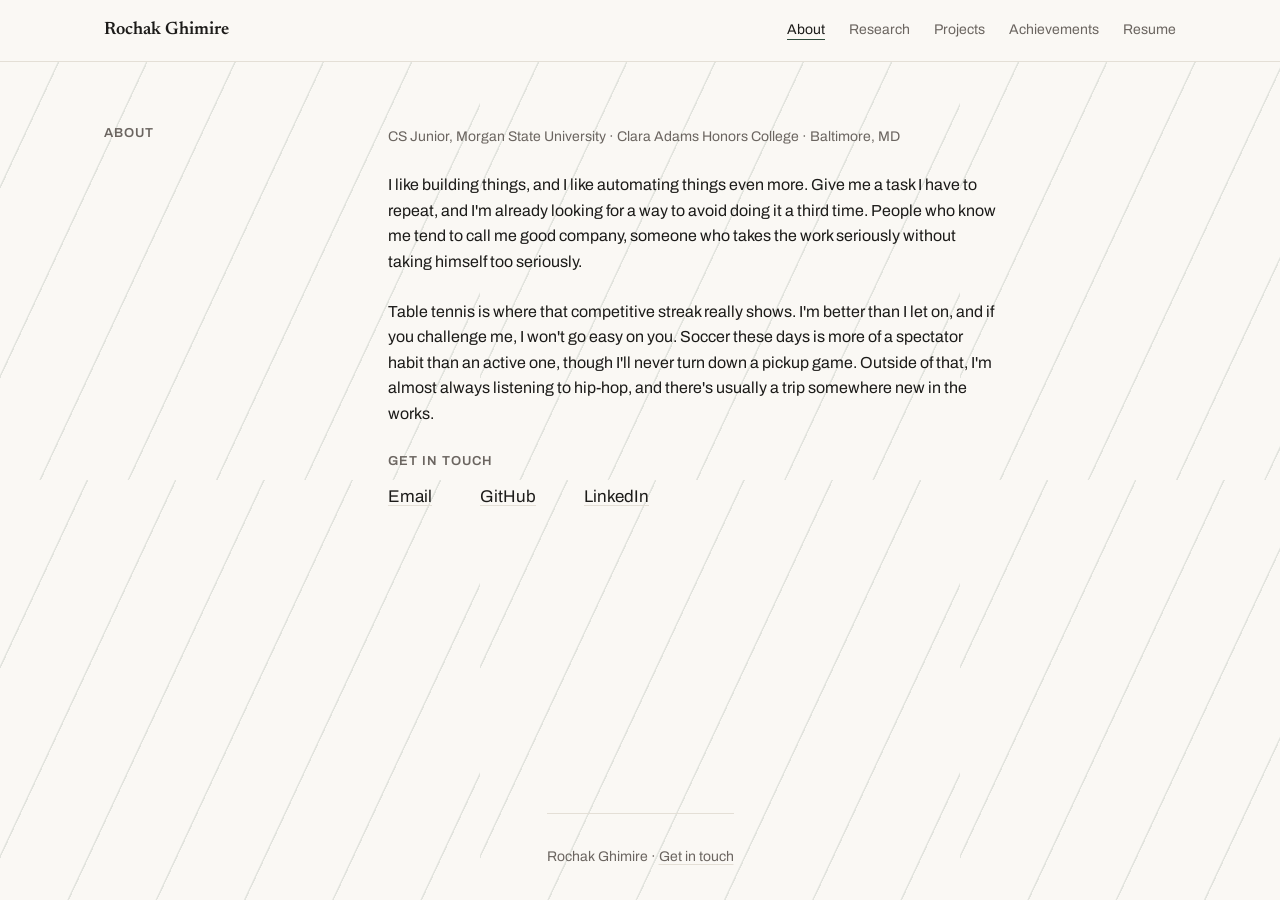
==== about.html @ 37daf022 "Initial commit: personal portfolio site" ====
<!doctype html>
<html lang="en">
<head>
<meta charset="UTF-8">
<meta name="viewport" content="width=device-width, initial-scale=1.0">
<title>About &middot; Rochak Ghimire</title>
<meta name="description" content="A bit about who I am outside of code, from Baltimore, MD: building things, table tennis, soccer, hip-hop, and travel.">
<link rel="icon" type="image/svg+xml" href="assets/favicon.svg">
<link rel="icon" type="image/png" sizes="192x192" href="assets/favicon.png">
<link rel="apple-touch-icon" href="assets/apple-touch-icon.png">
<meta property="og:type" content="website">
<meta property="og:title" content="About &middot; Rochak Ghimire">
<meta property="og:description" content="A bit about who I am outside of code, from Baltimore, MD: building things, table tennis, soccer, hip-hop, and travel.">
<meta property="og:url" content="https://kenzoh33.github.io/about.html">
<meta property="og:image" content="https://kenzoh33.github.io/assets/images/og-image.png">
<meta name="twitter:card" content="summary_large_image">
<meta name="twitter:title" content="About &middot; Rochak Ghimire">
<meta name="twitter:description" content="A bit about who I am outside of code, from Baltimore, MD: building things, table tennis, soccer, hip-hop, and travel.">
<meta name="twitter:image" content="https://kenzoh33.github.io/assets/images/og-image.png">
<link rel="preconnect" href="https://fonts.googleapis.com">
<link rel="preconnect" href="https://fonts.gstatic.com" crossorigin>
<link href="https://fonts.googleapis.com/css2?family=Newsreader:wght@400;500;600;700&family=Archivo:wght@400;500;600;700&display=swap" rel="stylesheet">
<link rel="stylesheet" href="css/styles.css">
</head>
<body class="page-lines">

<a class="skip-link" href="#main">Skip to content</a>

<header class="site-header">
  <nav class="site-nav" aria-label="Primary">
    <a class="nav-name" href="index.html">Rochak Ghimire</a>
    <ul class="nav-links">
      <li><a href="about.html" aria-current="page">About</a></li>
      <li><a href="research.html">Research</a></li>
      <li><a href="projects.html">Projects</a></li>
      <li><a href="achievements.html">Achievements</a></li>
      <li><a href="resume.html">Resume</a></li>
    </ul>
  </nav>
</header>

<main id="main">
  <section class="wrap">
    <div class="editorial-row">
      <h1 class="editorial-label">About</h1>
      <div class="editorial-content" data-reveal-group>
        <p class="reveal entry-meta">CS Junior, Morgan State University &middot; Clara Adams Honors College &middot; Baltimore, MD</p>
        <p class="reveal">I like building things, and I like automating things even more. Give me a task I have to repeat, and I'm already looking for a way to avoid doing it a third time. People who know me tend to call me good company, someone who takes the work seriously without taking himself too seriously.</p>
        <p class="reveal">Table tennis is where that competitive streak really shows. I'm better than I let on, and if you challenge me, I won't go easy on you. Soccer these days is more of a spectator habit than an active one, though I'll never turn down a pickup game. Outside of that, I'm almost always listening to hip-hop, and there's usually a trip somewhere new in the works.</p>
        <div class="reveal" id="contact">
          <p class="editorial-label" style="margin-bottom: var(--space-3);">Get in touch</p>
          <ul class="contact-links">
            <li><a class="link-underline" href="mailto:rochakghimire2@gmail.com">Email</a></li>
            <li><a class="link-underline" href="https://github.com/Kenzoh33" target="_blank" rel="noopener">GitHub</a></li>
            <li><a class="link-underline" href="https://linkedin.com/in/rochakghimire" target="_blank" rel="noopener">LinkedIn</a></li>
          </ul>
        </div>
      </div>
    </div>
  </section>
</main>

<footer class="site-footer wrap">
  <p>Rochak Ghimire &middot; <a class="link-underline" href="about.html#contact">Get in touch</a></p>
</footer>

<script src="js/main.js" defer></script>
</body>
</html>
---- css/styles.css ----
/* ---------------------------------------------------
   Design tokens (from style-guide.html, Phase 2 approved)
--------------------------------------------------- */
:root {
  --bg: #FAF8F4;
  --bg-alt: #F1EDE6;
  --ink: #1C1B19;
  --ink-soft: #6B6560;
  --border: #E4DFD6;
  --accent: #2F4B3C;
  --accent-tint: #E3E9E4;

  --font-display: 'Newsreader', Georgia, serif;
  --font-body: 'Archivo', -apple-system, BlinkMacSystemFont, sans-serif;

  --space-1: 0.25rem;
  --space-2: 0.5rem;
  --space-3: 0.75rem;
  --space-4: 1rem;
  --space-5: 1.5rem;
  --space-6: 2rem;
  --space-7: 3rem;
  --space-8: 4rem;
  --space-9: 6rem;
  --space-10: 8rem;

  --measure: 68ch;
}

/* Cross-document page transitions where supported; ignored elsewhere */
@view-transition {
  navigation: auto;
}

/* ---------------------------------------------------
   Reset
--------------------------------------------------- */
*, *::before, *::after { box-sizing: border-box; }
html { scroll-behavior: smooth; }
body {
  margin: 0;
  background: var(--bg);
  color: var(--ink);
  font-family: var(--font-body);
  font-size: 1rem;
  line-height: 1.6;
  -webkit-font-smoothing: antialiased;
  min-height: 100vh;
  display: flex;
  flex-direction: column;
}
main { flex: 1 0 auto; }
img { max-width: 100%; display: block; }
a { color: inherit; }
ul { margin: 0; padding: 0; list-style: none; }
h1, h2, h3 { font-family: var(--font-display); font-weight: 600; line-height: 1.15; margin: 0; }
p { margin: 0; }

@media (prefers-reduced-motion: reduce) {
  html { scroll-behavior: auto; }
  *, *::before, *::after {
    animation-duration: 0.001ms !important;
    animation-iteration-count: 1 !important;
    transition-duration: 0.001ms !important;
    scroll-behavior: auto !important;
  }
}

/* ---------------------------------------------------
   Accessibility
--------------------------------------------------- */
.skip-link {
  position: absolute;
  left: -9999px;
  top: 0;
  background: var(--ink);
  color: var(--bg);
  padding: var(--space-3) var(--space-5);
  z-index: 100;
}
.skip-link:focus {
  left: var(--space-4);
  top: var(--space-4);
}
a:focus-visible,
button:focus-visible {
  outline: 2px solid var(--accent);
  outline-offset: 3px;
}

/* ---------------------------------------------------
   Layout shell
--------------------------------------------------- */
.wrap {
  max-width: 1120px;
  margin: 0 auto;
  padding: 0 var(--space-5);
}

/* ---------------------------------------------------
   Header / nav
--------------------------------------------------- */
.site-header {
  border-bottom: 1px solid var(--border);
  position: sticky;
  top: 0;
  background: var(--bg);
  z-index: 10;
}
.site-nav {
  max-width: 1120px;
  margin: 0 auto;
  padding: var(--space-4) var(--space-5);
  display: flex;
  align-items: center;
  justify-content: space-between;
  gap: var(--space-4);
}
.nav-name {
  font-family: var(--font-display);
  font-weight: 600;
  font-size: 1.125rem;
  text-decoration: none;
  transition: color 150ms ease;
}
.nav-name:hover, .nav-name:focus-visible { color: var(--accent); }
.nav-links {
  display: flex;
  gap: var(--space-5);
  flex-wrap: wrap;
  font-size: 0.875rem;
}
.nav-links a {
  position: relative;
  text-decoration: none;
  color: var(--ink-soft);
  padding-bottom: 3px;
}
.nav-links a::after {
  content: '';
  position: absolute;
  left: 0;
  right: 0;
  bottom: 0;
  height: 1px;
  background: var(--accent);
  transform: scaleX(0);
  transform-origin: left;
  transition: transform 200ms ease;
}
.nav-links a:hover,
.nav-links a:focus-visible,
.nav-links a[aria-current="page"] {
  color: var(--ink);
}
.nav-links a:hover::after,
.nav-links a:focus-visible::after,
.nav-links a[aria-current="page"]::after {
  transform: scaleX(1);
}

/* ---------------------------------------------------
   Shared underline-link style
--------------------------------------------------- */
.link-underline {
  text-decoration: underline;
  text-decoration-color: var(--border);
  text-underline-offset: 3px;
  transition: color 150ms ease, text-decoration-color 150ms ease;
}
.link-underline:hover,
.link-underline:focus-visible {
  color: var(--accent);
  text-decoration-color: var(--accent);
}

/* ---------------------------------------------------
   Editorial row: narrow label column + wide content column
   Reused across About / Research / Projects / Achievements / Resume / Contact
--------------------------------------------------- */
.editorial-row {
  display: grid;
  grid-template-columns: 1fr;
  gap: var(--space-4);
  padding: var(--space-8) 0 var(--space-9);
}
.editorial-label {
  font-family: var(--font-body);
  font-size: 0.8125rem;
  font-weight: 600;
  text-transform: uppercase;
  letter-spacing: 0.08em;
  color: var(--ink-soft);
}
.editorial-content {
  max-width: var(--measure);
}
.editorial-content > * + * { margin-top: var(--space-5); }

@media (min-width: 640px) {
  .editorial-row {
    grid-template-columns: 140px 1fr;
    gap: var(--space-6);
  }
}
@media (min-width: 1024px) {
  .editorial-row {
    grid-template-columns: 220px 1fr;
    gap: var(--space-8);
  }
}

/* ---------------------------------------------------
   Decorative background: drifting rule lines
   Used behind the hero and behind the About page
--------------------------------------------------- */
.hero-section {
  position: relative;
  overflow: hidden;
  min-height: 78vh;
  display: flex;
  flex-direction: column;
  justify-content: center;
}
.hero-section .wrap {
  position: relative;
  z-index: 1;
}
.bg-lines {
  position: absolute;
  inset: 0;
  z-index: 0;
  pointer-events: none;
  background-image: repeating-linear-gradient(
    115deg,
    transparent 0px,
    transparent 78px,
    rgba(47, 75, 60, 0.12) 79px,
    rgba(47, 75, 60, 0.12) 80px
  );
  background-size: 480px 480px;
  animation: drift-lines 45s linear infinite;
}
@keyframes drift-lines {
  from { background-position: 0 0; }
  to { background-position: 480px 480px; }
}

/* Page-wide version of the same line pattern, painted on the body itself
   so it covers the full page regardless of content height (used on About) */
body.page-lines {
  background-image: repeating-linear-gradient(
    115deg,
    transparent 0px,
    transparent 78px,
    rgba(47, 75, 60, 0.12) 79px,
    rgba(47, 75, 60, 0.12) 80px
  );
  background-size: 480px 480px;
  animation: drift-lines 45s linear infinite;
}

/* ---------------------------------------------------
   Hero (home page only)
--------------------------------------------------- */
.hero {
  padding: var(--space-9) 0 var(--space-8);
  display: grid;
  gap: var(--space-6);
}
.hero h1 {
  font-size: clamp(2.5rem, 1.9rem + 3vw, 4rem);
  margin-bottom: var(--space-3);
}
.hero-status {
  color: var(--ink-soft);
  font-size: 1rem;
}
.hero-line {
  font-size: clamp(1.125rem, 1rem + 0.6vw, 1.375rem);
  max-width: 52ch;
  line-height: 1.5;
}

@media (min-width: 1024px) {
  .hero {
    grid-template-columns: 7fr 5fr;
    align-items: end;
  }
  .hero-intro { grid-column: 1; }
  .hero-line { grid-column: 2; justify-self: end; text-align: left; }
}

@keyframes fade-up-in {
  from { opacity: 0; transform: translateY(16px); }
  to { opacity: 1; transform: translateY(0); }
}
.hero h1 { animation: fade-up-in 600ms ease-out both; }
.hero-status { animation: fade-up-in 600ms ease-out 120ms both; }
.hero-line { animation: fade-up-in 600ms ease-out 240ms both; }

/* ---------------------------------------------------
   Research & Projects entries (narrative pages)
--------------------------------------------------- */
.entry + .entry {
  margin-top: var(--space-7);
  padding-top: var(--space-7);
  border-top: 1px solid var(--border);
}
.entry h2 {
  font-size: 1.375rem;
  margin-bottom: var(--space-1);
}
.entry-meta {
  color: var(--ink-soft);
  font-size: 0.875rem;
  margin-bottom: var(--space-4);
}
.entry p + p { margin-top: var(--space-4); }

/* ---------------------------------------------------
   Projects index grid
--------------------------------------------------- */
.project-grid {
  display: grid;
  grid-template-columns: 1fr;
  gap: var(--space-6);
}
@media (min-width: 640px) {
  .project-grid { grid-template-columns: repeat(2, 1fr); }
}
.project-card {
  border-top: 1px solid var(--border);
  padding-top: var(--space-5);
  transition: transform 200ms ease, border-color 200ms ease;
}
.project-card:hover,
.project-card:focus-within {
  transform: translateY(-4px);
  border-color: var(--accent);
}
.project-card h2 {
  font-size: 1.25rem;
  margin-bottom: var(--space-3);
}
.project-card h2 a { text-decoration: none; transition: color 150ms ease; }
.project-card h2 a:hover, .project-card h2 a:focus-visible { color: var(--accent); }
.project-card > p { color: var(--ink-soft); margin-top: 0; margin-bottom: var(--space-4); }
.project-card-links {
  display: flex;
  gap: var(--space-5);
  font-size: 0.875rem;
}

/* ---------------------------------------------------
   Project detail pages
--------------------------------------------------- */
.back-link { font-size: 0.875rem; }
.repo-link { display: inline-block; font-size: 0.9375rem; }

/* ---------------------------------------------------
   Achievements
--------------------------------------------------- */
.achievement-grid {
  display: grid;
  grid-template-columns: 1fr;
  gap: var(--space-5);
}
@media (min-width: 640px) {
  .achievement-grid { grid-template-columns: repeat(3, 1fr); }
}
.achievement-card {
  background: var(--bg-alt);
  border-top: 3px solid var(--accent);
  padding: var(--space-5);
}
.achievement-card h2 {
  font-size: 1.125rem;
  margin-bottom: var(--space-2);
}
.achievement-card p {
  color: var(--ink-soft);
  font-size: 0.9375rem;
}
.achievement-card--feature {
  display: flex;
  flex-direction: column;
  justify-content: center;
  text-align: center;
  padding: var(--space-7) var(--space-5);
  border-top-width: 6px;
}
.achievement-card--feature h2 {
  font-size: 1.5rem;
  line-height: 1.25;
  margin-bottom: var(--space-3);
}
.achievement-card--feature p {
  font-size: 1.0625rem;
}

/* ---------------------------------------------------
   Resume
--------------------------------------------------- */
.editorial-content.is-wide { max-width: none; }
.resume-embed {
  width: 100%;
  max-width: 860px;
  height: 60vh;
  min-height: 520px;
  border: 1px solid var(--border);
  border-radius: 4px;
  background: var(--bg-alt);
}
@media (min-width: 640px) {
  .resume-embed { height: 75vh; min-height: 640px; }
}
@media (min-width: 1024px) {
  .resume-embed { height: 82vh; min-height: 720px; }
}
.resume-fallback { padding: var(--space-5); color: var(--ink-soft); }
.btn {
  display: inline-block;
  font-family: var(--font-body);
  font-size: 0.9375rem;
  font-weight: 500;
  text-decoration: none;
  color: var(--bg);
  background: var(--accent);
  padding: var(--space-3) var(--space-6);
  border-radius: 3px;
  transition: transform 150ms ease, opacity 150ms ease;
}
.btn:hover, .btn:focus-visible { opacity: 0.88; transform: translateY(-2px); }

/* ---------------------------------------------------
   Contact
--------------------------------------------------- */
.contact-links {
  display: flex;
  flex-direction: column;
  gap: var(--space-3);
  font-size: 1.0625rem;
}
@media (min-width: 640px) {
  .contact-links { flex-direction: row; gap: var(--space-7); }
}


/* ---------------------------------------------------
   Footer
--------------------------------------------------- */
.site-footer {
  border-top: 1px solid var(--border);
  padding: var(--space-6) 0;
  color: var(--ink-soft);
  font-size: 0.875rem;
}

/* ---------------------------------------------------
   Scroll-reveal (JS-controlled)
--------------------------------------------------- */
.reveal {
  opacity: 0;
  transform: translateY(20px);
  transition: opacity 550ms ease-out, transform 550ms ease-out;
}
.reveal.is-visible {
  opacity: 1;
  transform: translateY(0);
}
.reveal-img {
  transform: translateY(20px) scale(0.97);
}
.reveal-img.is-visible {
  transform: translateY(0) scale(1);
}

/* ---------------------------------------------------
   Photos
--------------------------------------------------- */
.photo-grid {
  display: grid;
  grid-template-columns: 1fr;
  gap: var(--space-5);
  margin-top: var(--space-5);
}
@media (min-width: 640px) {
  .photo-grid { grid-template-columns: repeat(2, 1fr); }
}
.photo {
  margin: 0;
  border: 1px solid var(--border);
}
.photo img {
  width: 100%;
  height: auto;
  display: block;
}
.photo figcaption {
  padding: var(--space-3) var(--space-4);
  font-size: 0.8125rem;
  color: var(--ink-soft);
  border-top: 1px solid var(--border);
  background: var(--bg-alt);
}
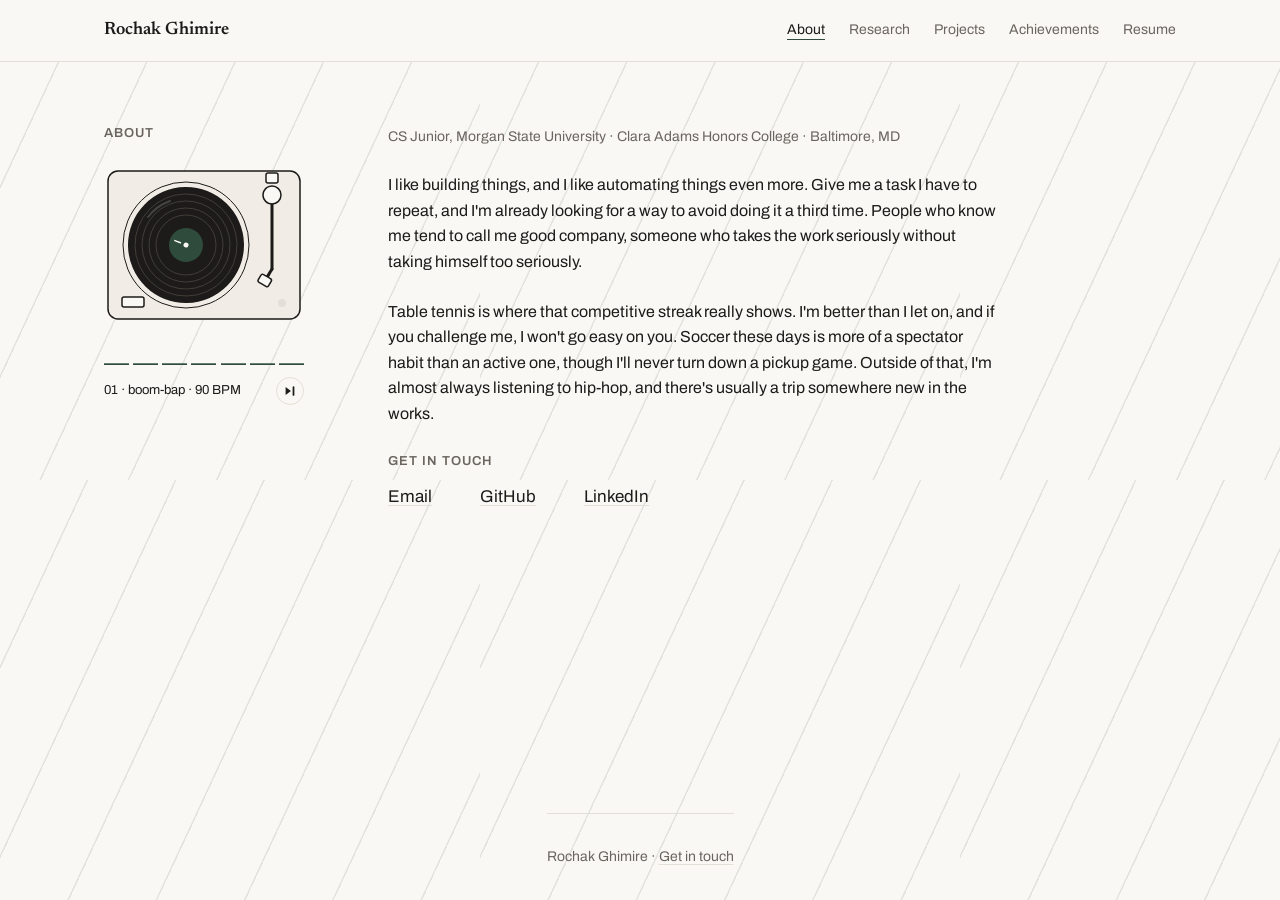
==== commit b5e50352: "Add pixel-art avatar and project icons, turntable with synthesized beats on About" ====
--- a/about.html
+++ b/about.html
@@ -42,7 +42,44 @@
 <main id="main">
   <section class="wrap">
     <div class="editorial-row">
-      <h1 class="editorial-label">About</h1>
+      <div class="editorial-aside">
+        <h1 class="editorial-label">About</h1>
+        <figure class="turntable">
+          <button class="turntable-deck" type="button" aria-pressed="false" disabled aria-label="Play the beat">
+            <svg viewBox="0 0 200 160" aria-hidden="true">
+              <rect class="plinth" x="4" y="6" width="192" height="148" rx="10"/>
+              <circle class="platter" cx="82" cy="80" r="63"/>
+              <g class="record">
+                <circle class="vinyl" cx="82" cy="80" r="58"/>
+                <circle class="groove" cx="82" cy="80" r="51"/>
+                <circle class="groove" cx="82" cy="80" r="44"/>
+                <circle class="groove" cx="82" cy="80" r="37"/>
+                <circle class="groove" cx="82" cy="80" r="30"/>
+                <circle class="label" cx="82" cy="80" r="17"/>
+                <line class="label-mark" x1="82" y1="68" x2="82" y2="74"/>
+                <circle class="spindle" cx="82" cy="80" r="2.5"/>
+              </g>
+              <path class="sheen" d="M 44 52 A 48 48 0 0 1 66 36"/>
+              <g class="tonearm">
+                <rect class="arm-part" x="162" y="8" width="12" height="10" rx="2"/>
+                <line class="arm-line" x1="168" y1="30" x2="168" y2="104"/>
+                <line class="arm-line" x1="168" y1="104" x2="162" y2="114"/>
+                <rect class="arm-part" x="155" y="111" width="12" height="9" rx="2" transform="rotate(30 161 115)"/>
+                <circle class="arm-part" cx="168" cy="30" r="9"/>
+              </g>
+              <circle class="led" cx="178" cy="138" r="4"/>
+              <rect class="arm-part" x="18" y="132" width="22" height="10" rx="2"/>
+            </svg>
+          </button>
+          <div class="turntable-bars" aria-hidden="true"><span></span><span></span><span></span><span></span><span></span><span></span><span></span></div>
+          <figcaption>
+            <span class="turntable-title">01 &middot; boom-bap &middot; 90 BPM</span>
+            <button class="turntable-next" type="button" aria-label="Next beat" disabled>
+              <svg viewBox="0 0 16 16" aria-hidden="true"><path d="M3 3.5 L9 8 L3 12.5 Z"/><line x1="12" y1="3.5" x2="12" y2="12.5"/></svg>
+            </button>
+          </figcaption>
+        </figure>
+      </div>
       <div class="editorial-content" data-reveal-group>
         <p class="reveal entry-meta">CS Junior, Morgan State University &middot; Clara Adams Honors College &middot; Baltimore, MD</p>
         <p class="reveal">I like building things, and I like automating things even more. Give me a task I have to repeat, and I'm already looking for a way to avoid doing it a third time. People who know me tend to call me good company, someone who takes the work seriously without taking himself too seriously.</p>
@@ -65,5 +102,6 @@
 </footer>
 
 <script src="js/main.js" defer></script>
+<script src="js/turntable.js" defer></script>
 </body>
 </html>
--- a/css/styles.css
+++ b/css/styles.css
@@ -295,9 +295,9 @@
   from { opacity: 0; transform: translateY(16px); }
   to { opacity: 1; transform: translateY(0); }
 }
-.hero h1 { animation: fade-up-in 600ms ease-out both; }
-.hero-status { animation: fade-up-in 600ms ease-out 120ms both; }
-.hero-line { animation: fade-up-in 600ms ease-out 240ms both; }
+.hero h1 { animation: fade-up-in 600ms ease-out 120ms both; }
+.hero-status { animation: fade-up-in 600ms ease-out 240ms both; }
+.hero-line { animation: fade-up-in 600ms ease-out 360ms both; }
 
 /* ---------------------------------------------------
    Research & Projects entries (narrative pages)
@@ -342,6 +342,9 @@
 .project-card h2 {
   font-size: 1.25rem;
   margin-bottom: var(--space-3);
+  display: flex;
+  align-items: center;
+  gap: var(--space-3);
 }
 .project-card h2 a { text-decoration: none; transition: color 150ms ease; }
 .project-card h2 a:hover, .project-card h2 a:focus-visible { color: var(--accent); }
@@ -504,3 +507,135 @@
   border-top: 1px solid var(--border);
   background: var(--bg-alt);
 }
+
+/* ---------------------------------------------------
+   Pixel sprites
+   Each PNG in assets/pixel-art is a horizontal strip of frames
+   (generated by scripts/pixel-art/build.py). steps() jumps frame
+   to frame; pixelated keeps the upscaled edges crisp.
+--------------------------------------------------- */
+.sprite {
+  --scale: 2;
+  display: block;
+  flex: none;
+  width: calc(var(--size) * var(--scale) * 1px);
+  height: calc(var(--size) * var(--scale) * 1px);
+  background-repeat: no-repeat;
+  background-size: calc(var(--size) * var(--scale) * var(--n) * 1px) auto;
+  image-rendering: pixelated;
+  animation: sprite-play calc(var(--n) / var(--fps) * 1s) steps(var(--n)) infinite;
+}
+@keyframes sprite-play {
+  to { background-position-x: calc(var(--size) * var(--scale) * var(--n) * -1px); }
+}
+.sprite--avatar-wave  { background-image: url('../assets/pixel-art/avatar-wave.png');  --size: 32; --n: 4; --fps: 4; }
+.sprite--speech       { background-image: url('../assets/pixel-art/speech.png');       --size: 16; --n: 3; --fps: 4; }
+.sprite--server-stack { background-image: url('../assets/pixel-art/server-stack.png'); --size: 16; --n: 4; --fps: 5; }
+.sprite--mood-lens    { background-image: url('../assets/pixel-art/mood-lens.png');    --size: 16; --n: 3; --fps: 3; }
+.sprite--terminal     { background-image: url('../assets/pixel-art/terminal.png');     --size: 16; --n: 4; --fps: 3; }
+
+/* Hero: avatar above the name, fades in first, then waves */
+.hero-intro .sprite {
+  --scale: 4;
+  margin-bottom: var(--space-5);
+  animation:
+    fade-up-in 600ms ease-out both,
+    sprite-play calc(var(--n) / var(--fps) * 1s) steps(var(--n)) infinite;
+}
+@media (min-width: 640px) {
+  .hero-intro .sprite { --scale: 5; }
+}
+
+@media (prefers-reduced-motion: reduce) {
+  .sprite,
+  .hero-intro .sprite { animation: none; }
+}
+
+/* ---------------------------------------------------
+   Turntable (About page)
+   Line-art record player; js/turntable.js spins the record and
+   plays a beat synthesized with the Web Audio API on click.
+--------------------------------------------------- */
+.turntable {
+  margin: var(--space-5) 0 0;
+  max-width: 160px;
+}
+@media (min-width: 640px) {
+  .turntable { max-width: 200px; }
+}
+.turntable-deck {
+  display: block;
+  width: 100%;
+  padding: 0;
+  border: 0;
+  background: none;
+  color: var(--ink);
+}
+.turntable-deck:not(:disabled) { cursor: pointer; }
+.turntable-deck svg { display: block; width: 100%; height: auto; }
+.turntable .plinth { fill: var(--bg-alt); stroke: currentColor; stroke-width: 1.5; }
+.turntable .platter { fill: none; stroke: currentColor; stroke-width: 1; }
+.turntable .vinyl { fill: var(--ink); }
+.turntable .groove { fill: none; stroke: #4A4540; stroke-width: 0.75; }
+.turntable .label { fill: var(--label, var(--accent)); transition: fill 400ms ease; }
+.turntable .label-mark { stroke: var(--bg); stroke-width: 1.5; stroke-linecap: round; }
+.turntable .spindle { fill: var(--bg); }
+.turntable .sheen { fill: none; stroke: rgba(255, 255, 255, 0.18); stroke-width: 2; stroke-linecap: round; }
+.turntable .arm-line { fill: none; stroke: currentColor; stroke-width: 3; stroke-linecap: round; }
+.turntable .arm-part { fill: var(--bg); stroke: currentColor; stroke-width: 1.5; }
+.turntable .led { fill: var(--border); transition: fill 300ms ease; }
+.turntable .tonearm {
+  transform-box: view-box;
+  transform-origin: 168px 30px;
+  transition: transform 600ms cubic-bezier(0.3, 0.7, 0.3, 1);
+}
+.turntable.is-playing .tonearm { transform: rotate(24deg); }
+.turntable.is-playing .led { fill: var(--accent); }
+.turntable-deck:hover .plinth,
+.turntable-deck:focus-visible .plinth { stroke: var(--accent); }
+
+.turntable-bars {
+  display: flex;
+  align-items: flex-end;
+  gap: 4px;
+  height: 28px;
+  margin-top: var(--space-3);
+}
+.turntable-bars span {
+  flex: 1;
+  height: 100%;
+  background: var(--accent);
+  transform-origin: bottom;
+  transform: scaleY(0.06);
+}
+.turntable figcaption {
+  margin-top: var(--space-3);
+  display: flex;
+  align-items: center;
+  justify-content: space-between;
+  gap: var(--space-3);
+  font-size: 0.8125rem;
+  color: var(--ink);
+}
+.turntable-next {
+  flex: none;
+  width: 28px;
+  height: 28px;
+  padding: 6px;
+  border: 1px solid var(--border);
+  border-radius: 50%;
+  background: none;
+  color: var(--ink);
+  transition: color 150ms ease, border-color 150ms ease;
+}
+.turntable-next:not(:disabled) { cursor: pointer; }
+.turntable-next:disabled { opacity: 0.4; }
+.turntable-next:hover,
+.turntable-next:focus-visible { color: var(--accent); border-color: var(--accent); }
+.turntable-next svg { display: block; width: 100%; height: 100%; }
+.turntable-next path { fill: currentColor; }
+.turntable-next line { stroke: currentColor; stroke-width: 2; stroke-linecap: round; }
+
+@media (prefers-reduced-motion: reduce) {
+  .turntable-bars { display: none; }
+}
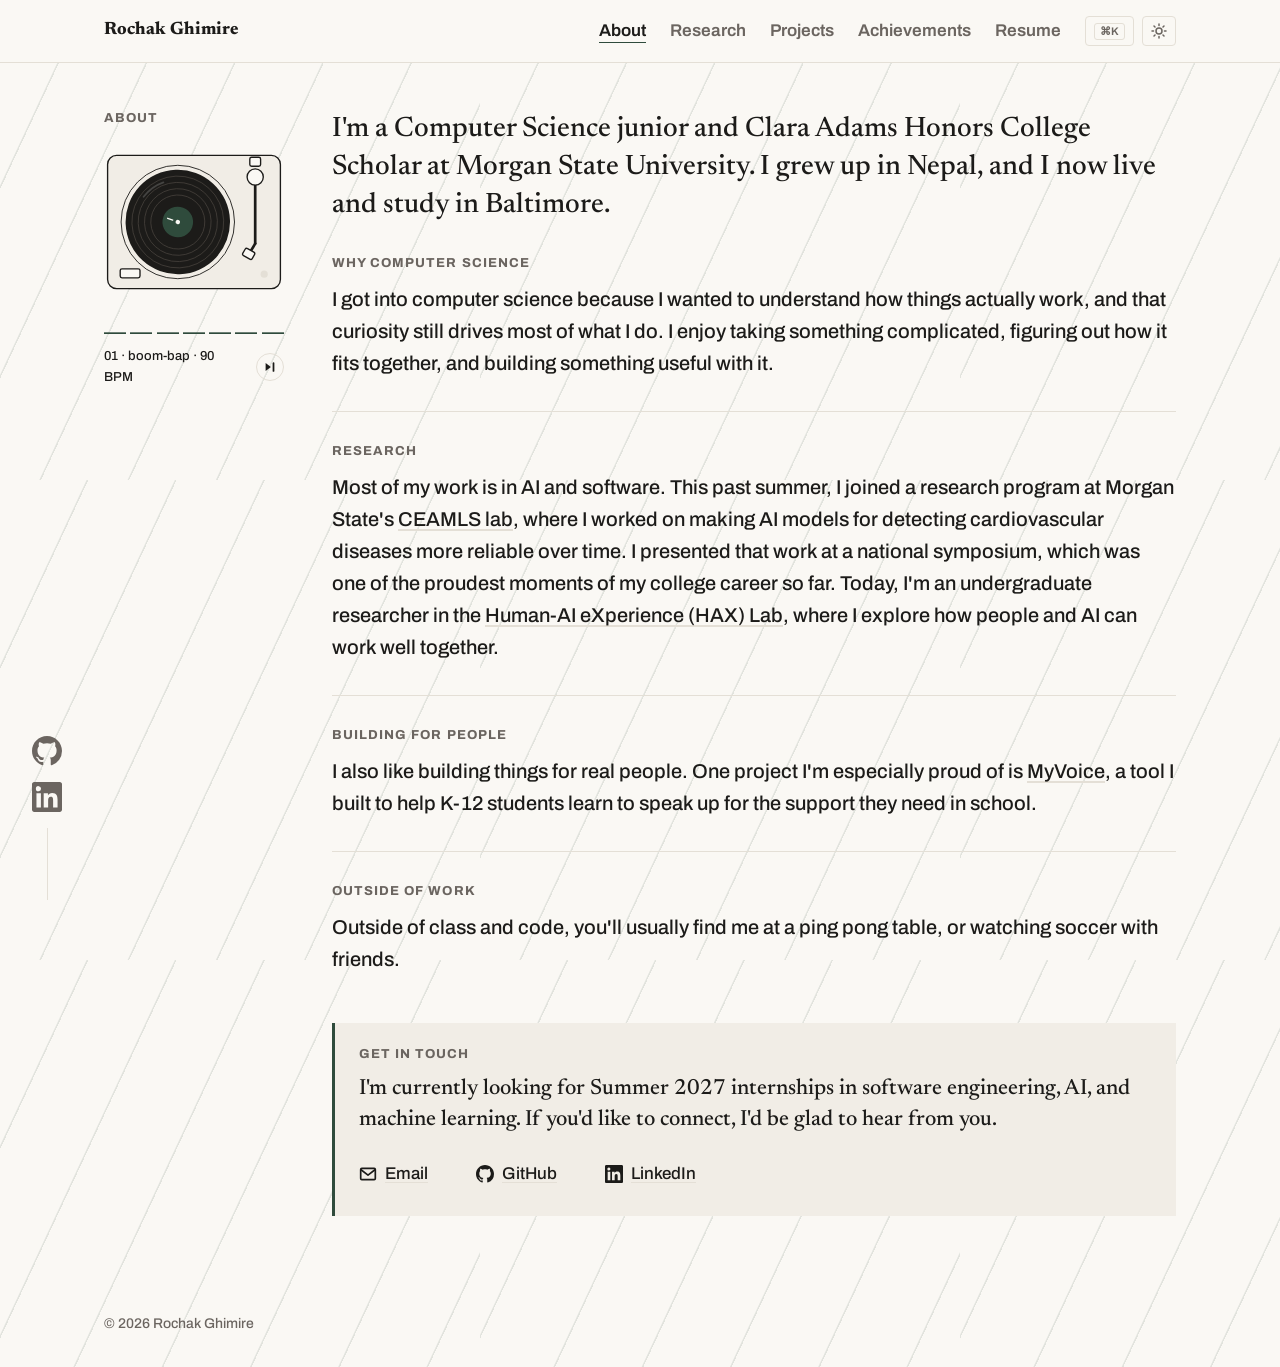
==== commit 09dadb26: "Add photos, new projects, mobile fixes, license" ====
--- a/about.html
+++ b/about.html
@@ -3,23 +3,34 @@
 <head>
 <meta charset="UTF-8">
 <meta name="viewport" content="width=device-width, initial-scale=1.0">
+<meta name="color-scheme" content="light dark">
+<meta name="theme-color" content="#FAF8F4" media="(prefers-color-scheme: light)">
+<meta name="theme-color" content="#161512" media="(prefers-color-scheme: dark)">
+<script>
+  (function () {
+    var t;
+    try { t = localStorage.getItem('theme'); } catch (e) {}
+    if (t !== 'light' && t !== 'dark') t = matchMedia('(prefers-color-scheme: dark)').matches ? 'dark' : 'light';
+    document.documentElement.dataset.theme = t;
+  })();
+</script>
 <title>About &middot; Rochak Ghimire</title>
-<meta name="description" content="A bit about who I am outside of code, from Baltimore, MD: building things, table tennis, soccer, hip-hop, and travel.">
+<meta name="description" content="CS junior and Clara Adams Honors College Scholar at Morgan State. I grew up in Nepal, research AI at the HAX Lab, and I'm looking for Summer 2027 internships.">
 <link rel="icon" type="image/svg+xml" href="assets/favicon.svg">
 <link rel="icon" type="image/png" sizes="192x192" href="assets/favicon.png">
 <link rel="apple-touch-icon" href="assets/apple-touch-icon.png">
 <meta property="og:type" content="website">
 <meta property="og:title" content="About &middot; Rochak Ghimire">
-<meta property="og:description" content="A bit about who I am outside of code, from Baltimore, MD: building things, table tennis, soccer, hip-hop, and travel.">
-<meta property="og:url" content="https://kenzoh33.github.io/about.html">
-<meta property="og:image" content="https://kenzoh33.github.io/assets/images/og-image.png">
+<meta property="og:description" content="CS junior and Clara Adams Honors College Scholar at Morgan State. I grew up in Nepal, research AI at the HAX Lab, and I'm looking for Summer 2027 internships.">
+<meta property="og:url" content="https://rochakghimire.com/about.html">
+<meta property="og:image" content="https://rochakghimire.com/assets/images/og-image.png">
 <meta name="twitter:card" content="summary_large_image">
 <meta name="twitter:title" content="About &middot; Rochak Ghimire">
-<meta name="twitter:description" content="A bit about who I am outside of code, from Baltimore, MD: building things, table tennis, soccer, hip-hop, and travel.">
-<meta name="twitter:image" content="https://kenzoh33.github.io/assets/images/og-image.png">
+<meta name="twitter:description" content="CS junior and Clara Adams Honors College Scholar at Morgan State. I grew up in Nepal, research AI at the HAX Lab, and I'm looking for Summer 2027 internships.">
+<meta name="twitter:image" content="https://rochakghimire.com/assets/images/og-image.png">
 <link rel="preconnect" href="https://fonts.googleapis.com">
 <link rel="preconnect" href="https://fonts.gstatic.com" crossorigin>
-<link href="https://fonts.googleapis.com/css2?family=Newsreader:wght@400;500;600;700&family=Archivo:wght@400;500;600;700&display=swap" rel="stylesheet">
+<link href="https://fonts.googleapis.com/css2?family=Newsreader:wght@200..800&family=Archivo:wght@100..900&display=swap" rel="stylesheet">
 <link rel="stylesheet" href="css/styles.css">
 </head>
 <body class="page-lines">
@@ -29,13 +40,22 @@
 <header class="site-header">
   <nav class="site-nav" aria-label="Primary">
     <a class="nav-name" href="index.html">Rochak Ghimire</a>
-    <ul class="nav-links">
-      <li><a href="about.html" aria-current="page">About</a></li>
-      <li><a href="research.html">Research</a></li>
-      <li><a href="projects.html">Projects</a></li>
-      <li><a href="achievements.html">Achievements</a></li>
-      <li><a href="resume.html">Resume</a></li>
-    </ul>
+    <div class="nav-right">
+      <ul class="nav-links">
+        <li><a href="about.html" aria-current="page">About</a></li>
+        <li><a href="research.html">Research</a></li>
+        <li><a href="projects.html">Projects</a></li>
+        <li><a href="achievements.html">Achievements</a></li>
+        <li><a href="resume.html">Resume</a></li>
+      </ul>
+      <div class="nav-tools">
+        <button class="tool-btn palette-open" type="button" aria-label="Open command palette" aria-keyshortcuts="Meta+K Control+K"><kbd>&#8984;K</kbd></button>
+        <button class="tool-btn theme-toggle" type="button" aria-label="Dark mode" aria-pressed="false">
+          <svg class="icon-sun" viewBox="0 0 16 16" aria-hidden="true" fill="none" stroke="currentColor" stroke-width="1.5" stroke-linecap="round"><circle cx="8" cy="8" r="3"/><path d="M8 1v1.5M8 13.5V15M1 8h1.5M13.5 8H15M3 3l1 1M12 12l1 1M3 13l1-1M12 4l1-1"/></svg>
+          <svg class="icon-moon" viewBox="0 0 16 16" aria-hidden="true" fill="none" stroke="currentColor" stroke-width="1.5" stroke-linejoin="round"><path d="M13.5 9.5A5.5 5.5 0 0 1 6.5 2.5a5.5 5.5 0 1 0 7 7z"/></svg>
+        </button>
+      </div>
+    </div>
   </nav>
 </header>
 
@@ -80,16 +100,36 @@
           </figcaption>
         </figure>
       </div>
-      <div class="editorial-content" data-reveal-group>
-        <p class="reveal entry-meta">CS Junior, Morgan State University &middot; Clara Adams Honors College &middot; Baltimore, MD</p>
-        <p class="reveal">I like building things, and I like automating things even more. Give me a task I have to repeat, and I'm already looking for a way to avoid doing it a third time. People who know me tend to call me good company, someone who takes the work seriously without taking himself too seriously.</p>
-        <p class="reveal">Table tennis is where that competitive streak really shows. I'm better than I let on, and if you challenge me, I won't go easy on you. Soccer these days is more of a spectator habit than an active one, though I'll never turn down a pickup game. Outside of that, I'm almost always listening to hip-hop, and there's usually a trip somewhere new in the works.</p>
-        <div class="reveal" id="contact">
-          <p class="editorial-label" style="margin-bottom: var(--space-3);">Get in touch</p>
+      <div class="editorial-content is-wide" data-reveal-group>
+        <p class="reveal about-lede">I'm a Computer Science junior and Clara Adams Honors College Scholar at Morgan State University. I grew up in Nepal, and I now live and study in Baltimore.</p>
+
+        <section class="reveal about-block" aria-labelledby="about-why">
+          <h2 id="about-why" class="editorial-label">Why computer science</h2>
+          <p>I got into computer science because I wanted to understand how things actually work, and that curiosity still drives most of what I do. I enjoy taking something complicated, figuring out how it fits together, and building something useful with it.</p>
+        </section>
+
+        <section class="reveal about-block" aria-labelledby="about-research">
+          <h2 id="about-research" class="editorial-label">Research</h2>
+          <p>Most of my work is in AI and software. This past summer, I joined a research program at Morgan State's <a class="link-underline" href="research.html">CEAMLS lab</a>, where I worked on making AI models for detecting cardiovascular diseases more reliable over time. I presented that work at a national symposium, which was one of the proudest moments of my college career so far. Today, I'm an undergraduate researcher in the <a class="link-underline" href="research.html">Human-AI eXperience (HAX) Lab</a>, where I explore how people and AI can work well together.</p>
+        </section>
+
+        <section class="reveal about-block" aria-labelledby="about-building">
+          <h2 id="about-building" class="editorial-label">Building for people</h2>
+          <p>I also like building things for real people. One project I'm especially proud of is <a class="link-underline" href="projects/myvoice.html">MyVoice</a>, a tool I built to help K-12 students learn to speak up for the support they need in school.</p>
+        </section>
+
+        <section class="reveal about-block" aria-labelledby="about-outside">
+          <h2 id="about-outside" class="editorial-label">Outside of work</h2>
+          <p>Outside of class and code, you'll usually find me at a ping pong table, or watching soccer with friends.</p>
+        </section>
+
+        <div class="reveal about-cta" id="contact">
+          <h2 class="editorial-label">Get in touch</h2>
+          <p class="about-cta-line">I'm currently looking for Summer 2027 internships in software engineering, AI, and machine learning. If you'd like to connect, I'd be glad to hear from you.</p>
           <ul class="contact-links">
-            <li><a class="link-underline" href="mailto:rochakghimire2@gmail.com">Email</a></li>
-            <li><a class="link-underline" href="https://github.com/Kenzoh33" target="_blank" rel="noopener">GitHub</a></li>
-            <li><a class="link-underline" href="https://linkedin.com/in/rochakghimire" target="_blank" rel="noopener">LinkedIn</a></li>
+            <li><a class="link-underline contact-link" href="mailto:rochakghimire2@gmail.com"><svg class="contact-icon" viewBox="0 0 16 16" aria-hidden="true" fill="none" stroke="currentColor" stroke-width="1.5" stroke-linejoin="round"><rect x="1.5" y="3" width="13" height="10" rx="1"/><path d="M1.5 4l6.5 5 6.5-5"/></svg>Email</a></li>
+            <li><a class="link-underline contact-link" href="https://github.com/Kenzoh33" target="_blank" rel="noopener"><svg class="contact-icon" viewBox="0 0 16 16" aria-hidden="true" fill="currentColor"><path d="M8 0C3.58 0 0 3.58 0 8c0 3.54 2.29 6.53 5.47 7.59.4.07.55-.17.55-.38 0-.19-.01-.82-.01-1.49-2.01.37-2.53-.49-2.69-.94-.09-.23-.48-.94-.82-1.13-.28-.15-.68-.52-.01-.53.63-.01 1.08.58 1.23.82.72 1.21 1.87.87 2.33.66.07-.52.28-.87.51-1.07-1.78-.2-3.64-.89-3.64-3.95 0-.87.31-1.59.82-2.15-.08-.2-.36-1.02.08-2.12 0 0 .67-.21 2.2.82.64-.18 1.32-.27 2-.27.68 0 1.36.09 2 .27 1.53-1.04 2.2-.82 2.2-.82.44 1.1.16 1.92.08 2.12.51.56.82 1.27.82 2.15 0 3.07-1.87 3.75-3.65 3.95.29.25.54.73.54 1.48 0 1.07-.01 1.93-.01 2.2 0 .21.15.46.55.38A8.013 8.013 0 0016 8c0-4.42-3.58-8-8-8z"/></svg>GitHub</a></li>
+            <li><a class="link-underline contact-link" href="https://linkedin.com/in/rochakghimire" target="_blank" rel="noopener"><svg class="contact-icon" viewBox="0 0 16 16" aria-hidden="true" fill="currentColor"><path d="M14.82 0H1.18C.53 0 0 .52 0 1.15v13.7C0 15.48.53 16 1.18 16h13.64c.65 0 1.18-.52 1.18-1.15V1.15C16 .52 15.47 0 14.82 0zM4.75 13.63H2.38V6h2.37v7.63zM3.56 4.96a1.38 1.38 0 110-2.75 1.38 1.38 0 010 2.75zm10.07 8.67h-2.37V9.92c0-.89-.02-2.02-1.23-2.02-1.23 0-1.42.96-1.42 1.96v3.77H6.24V6h2.27v1.04h.03c.32-.6 1.09-1.23 2.25-1.23 2.4 0 2.84 1.58 2.84 3.64v4.18z"/></svg>LinkedIn</a></li>
           </ul>
         </div>
       </div>
@@ -97,11 +137,13 @@
   </section>
 </main>
 
-<footer class="site-footer wrap">
-  <p>Rochak Ghimire &middot; <a class="link-underline" href="about.html#contact">Get in touch</a></p>
-</footer>
+<aside class="social-rail" aria-label="Elsewhere">
+  <a href="https://github.com/Kenzoh33" target="_blank" rel="noopener" aria-label="GitHub"><svg viewBox="0 0 16 16" aria-hidden="true" fill="currentColor"><path d="M8 0C3.58 0 0 3.58 0 8c0 3.54 2.29 6.53 5.47 7.59.4.07.55-.17.55-.38 0-.19-.01-.82-.01-1.49-2.01.37-2.53-.49-2.69-.94-.09-.23-.48-.94-.82-1.13-.28-.15-.68-.52-.01-.53.63-.01 1.08.58 1.23.82.72 1.21 1.87.87 2.33.66.07-.52.28-.87.51-1.07-1.78-.2-3.64-.89-3.64-3.95 0-.87.31-1.59.82-2.15-.08-.2-.36-1.02.08-2.12 0 0 .67-.21 2.2.82.64-.18 1.32-.27 2-.27.68 0 1.36.09 2 .27 1.53-1.04 2.2-.82 2.2-.82.44 1.1.16 1.92.08 2.12.51.56.82 1.27.82 2.15 0 3.07-1.87 3.75-3.65 3.95.29.25.54.73.54 1.48 0 1.07-.01 1.93-.01 2.2 0 .21.15.46.55.38A8.013 8.013 0 0016 8c0-4.42-3.58-8-8-8z"/></svg></a>
+  <a href="https://linkedin.com/in/rochakghimire" target="_blank" rel="noopener" aria-label="LinkedIn"><svg viewBox="0 0 16 16" aria-hidden="true" fill="currentColor"><path d="M14.82 0H1.18C.53 0 0 .52 0 1.15v13.7C0 15.48.53 16 1.18 16h13.64c.65 0 1.18-.52 1.18-1.15V1.15C16 .52 15.47 0 14.82 0zM4.75 13.63H2.38V6h2.37v7.63zM3.56 4.96a1.38 1.38 0 110-2.75 1.38 1.38 0 010 2.75zm10.07 8.67h-2.37V9.92c0-.89-.02-2.02-1.23-2.02-1.23 0-1.42.96-1.42 1.96v3.77H6.24V6h2.27v1.04h.03c.32-.6 1.09-1.23 2.25-1.23 2.4 0 2.84 1.58 2.84 3.64v4.18z"/></svg></a>
+</aside>
+<p class="site-copy wrap">&copy; 2026 Rochak Ghimire</p>
 
 <script src="js/main.js" defer></script>
-<script src="js/turntable.js" defer></script>
-</body>
+<script src="js/palette.js" defer></script>
+<script src="js/turntable.js" defer></script></body>
 </html>
--- a/css/styles.css
+++ b/css/styles.css
@@ -9,6 +9,14 @@
   --border: #E4DFD6;
   --accent: #2F4B3C;
   --accent-tint: #E3E9E4;
+  --line-color: rgba(47, 75, 60, 0.12);
+  --groove: #4A4540;
+  --sprite-rim: transparent;
+  --nav-link: var(--ink-soft);
+  --label: var(--ink-soft);
+  --shadow: rgba(28, 27, 25, 0.18);
+  --ease-out: cubic-bezier(0.2, 0.8, 0.2, 1);
+  color-scheme: light;
 
   --font-display: 'Newsreader', Georgia, serif;
   --font-body: 'Archivo', -apple-system, BlinkMacSystemFont, sans-serif;
@@ -27,6 +35,44 @@
   --measure: 68ch;
 }
 
+/* Dark theme. The inline script in each page's <head> sets data-theme
+   from the saved choice or the system setting before first paint. */
+:root[data-theme="dark"] {
+  --bg: #161512;
+  --bg-alt: #1F1D1A;
+  --ink: #ECE7DF;
+  --ink-soft: #A39C93;
+  --border: #2E2B27;
+  --accent: #8DB89C;
+  --accent-tint: #22302A;
+  --line-color: rgba(141, 184, 156, 0.09);
+  --groove: #3A3631;
+  --sprite-rim: rgba(236, 231, 223, 0.4);
+  --nav-link: var(--ink);
+  --label: var(--ink);
+  --shadow: rgba(0, 0, 0, 0.5);
+  color-scheme: dark;
+}
+/* No-JS fallback: follow the system setting */
+@media (prefers-color-scheme: dark) {
+  :root:not([data-theme]) {
+    --bg: #161512;
+    --bg-alt: #1F1D1A;
+    --ink: #ECE7DF;
+    --ink-soft: #A39C93;
+    --border: #2E2B27;
+    --accent: #8DB89C;
+    --accent-tint: #22302A;
+    --line-color: rgba(141, 184, 156, 0.09);
+    --groove: #3A3631;
+    --sprite-rim: rgba(236, 231, 223, 0.4);
+    --nav-link: var(--ink);
+    --label: var(--ink);
+    --shadow: rgba(0, 0, 0, 0.5);
+    color-scheme: dark;
+  }
+}
+
 /* Cross-document page transitions where supported; ignored elsewhere */
 @view-transition {
   navigation: auto;
@@ -42,18 +88,20 @@
   background: var(--bg);
   color: var(--ink);
   font-family: var(--font-body);
-  font-size: 1rem;
-  line-height: 1.6;
+  font-size: 1.125rem;
+  font-weight: 500;
+  line-height: 1.65;
   -webkit-font-smoothing: antialiased;
   min-height: 100vh;
   display: flex;
   flex-direction: column;
+  transition: background-color 200ms ease, color 200ms ease;
 }
 main { flex: 1 0 auto; }
 img { max-width: 100%; display: block; }
 a { color: inherit; }
 ul { margin: 0; padding: 0; list-style: none; }
-h1, h2, h3 { font-family: var(--font-display); font-weight: 600; line-height: 1.15; margin: 0; }
+h1, h2, h3 { font-family: var(--font-display); font-weight: 750; line-height: 1.15; margin: 0; }
 p { margin: 0; }
 
 @media (prefers-reduced-motion: reduce) {
@@ -112,13 +160,49 @@
   margin: 0 auto;
   padding: var(--space-4) var(--space-5);
   display: flex;
+  flex-wrap: wrap;
   align-items: center;
   justify-content: space-between;
   gap: var(--space-4);
 }
+.nav-right {
+  display: flex;
+  align-items: center;
+  gap: var(--space-5);
+  flex-wrap: wrap;
+}
+.nav-tools { display: flex; align-items: center; gap: var(--space-2); }
+.tool-btn {
+  display: inline-flex;
+  align-items: center;
+  justify-content: center;
+  gap: var(--space-1);
+  height: 30px;
+  min-width: 30px;
+  padding: 0 var(--space-2);
+  border: 1px solid var(--border);
+  border-radius: 4px;
+  background: none;
+  color: var(--ink-soft);
+  font: 625 0.75rem/1 var(--font-body);
+  cursor: pointer;
+  transition: color 150ms ease, border-color 150ms ease, transform 100ms ease;
+}
+.tool-btn:hover, .tool-btn:focus-visible { color: var(--ink); border-color: var(--accent); }
+.tool-btn:active { transform: scale(0.96); }
+.tool-btn svg { width: 16px; height: 16px; display: block; }
+.theme-toggle .icon-moon { display: none; }
+[data-theme="dark"] .theme-toggle .icon-sun { display: none; }
+[data-theme="dark"] .theme-toggle .icon-moon { display: block; }
+kbd {
+  font: 625 0.6875rem var(--font-body);
+  padding: 1px 5px;
+  border: 1px solid var(--border);
+  border-radius: 3px;
+}
 .nav-name {
   font-family: var(--font-display);
-  font-weight: 600;
+  font-weight: 750;
   font-size: 1.125rem;
   text-decoration: none;
   transition: color 150ms ease;
@@ -128,12 +212,13 @@
   display: flex;
   gap: var(--space-5);
   flex-wrap: wrap;
-  font-size: 0.875rem;
+  font-size: 1.0625rem;
 }
 .nav-links a {
   position: relative;
   text-decoration: none;
-  color: var(--ink-soft);
+  color: var(--nav-link);
+  font-weight: 625;
   padding-bottom: 3px;
 }
 .nav-links a::after {
@@ -159,6 +244,27 @@
   transform: scaleX(1);
 }
 
+/* Phones: two short rows. Name + theme toggle on top, then the
+   links on one line that swipes sideways if it runs out of room */
+@media (max-width: 639px) {
+  .site-nav { padding-bottom: 0; row-gap: var(--space-2); }
+  .nav-right { display: contents; }
+  .nav-tools { margin-left: auto; }
+  .palette-open { display: none; }
+  .nav-links {
+    order: 1;
+    flex: 0 0 100%;
+    flex-wrap: nowrap;
+    gap: var(--space-5);
+    font-size: 0.9375rem;
+    overflow-x: auto;
+    scrollbar-width: none;
+    padding-bottom: var(--space-3);
+  }
+  .nav-links::-webkit-scrollbar { display: none; }
+  .nav-links a { white-space: nowrap; }
+}
+
 /* ---------------------------------------------------
    Shared underline-link style
 --------------------------------------------------- */
@@ -182,15 +288,15 @@
   display: grid;
   grid-template-columns: 1fr;
   gap: var(--space-4);
-  padding: var(--space-8) 0 var(--space-9);
+  padding: var(--space-7) 0 var(--space-8);
 }
 .editorial-label {
   font-family: var(--font-body);
   font-size: 0.8125rem;
-  font-weight: 600;
+  font-weight: 750;
   text-transform: uppercase;
   letter-spacing: 0.08em;
-  color: var(--ink-soft);
+  color: var(--label);
 }
 .editorial-content {
   max-width: var(--measure);
@@ -205,8 +311,8 @@
 }
 @media (min-width: 1024px) {
   .editorial-row {
-    grid-template-columns: 220px 1fr;
-    gap: var(--space-8);
+    grid-template-columns: 180px 1fr;
+    gap: var(--space-7);
   }
 }
 
@@ -217,7 +323,7 @@
 .hero-section {
   position: relative;
   overflow: hidden;
-  min-height: 78vh;
+  min-height: 60vh;
   display: flex;
   flex-direction: column;
   justify-content: center;
@@ -225,6 +331,7 @@
 .hero-section .wrap {
   position: relative;
   z-index: 1;
+  width: 100%;
 }
 .bg-lines {
   position: absolute;
@@ -235,8 +342,8 @@
     115deg,
     transparent 0px,
     transparent 78px,
-    rgba(47, 75, 60, 0.12) 79px,
-    rgba(47, 75, 60, 0.12) 80px
+    var(--line-color) 79px,
+    var(--line-color) 80px
   );
   background-size: 480px 480px;
   animation: drift-lines 45s linear infinite;
@@ -253,8 +360,8 @@
     115deg,
     transparent 0px,
     transparent 78px,
-    rgba(47, 75, 60, 0.12) 79px,
-    rgba(47, 75, 60, 0.12) 80px
+    var(--line-color) 79px,
+    var(--line-color) 80px
   );
   background-size: 480px 480px;
   animation: drift-lines 45s linear infinite;
@@ -264,7 +371,7 @@
    Hero (home page only)
 --------------------------------------------------- */
 .hero {
-  padding: var(--space-9) 0 var(--space-8);
+  padding: var(--space-8) var(--space-5) var(--space-7);
   display: grid;
   gap: var(--space-6);
 }
@@ -307,16 +414,46 @@
   padding-top: var(--space-7);
   border-top: 1px solid var(--border);
 }
-.entry h2 {
-  font-size: 1.375rem;
+.entry h2, .entry h3 {
+  font-size: 1.625rem;
   margin-bottom: var(--space-1);
 }
 .entry-meta {
   color: var(--ink-soft);
-  font-size: 0.875rem;
+  font-size: 1rem;
   margin-bottom: var(--space-4);
 }
 .entry p + p { margin-top: var(--space-4); }
+.entry-head {
+  display: flex;
+  align-items: center;
+  gap: var(--space-4);
+  margin-bottom: var(--space-4);
+}
+.entry-head .entry-meta { margin-bottom: 0; }
+.entry-points { display: grid; gap: var(--space-4); }
+.entry-points li {
+  position: relative;
+  font-size: 1.25rem;
+  line-height: 1.6;
+  padding-left: var(--space-6);
+}
+.entry-points li::before {
+  content: "";
+  position: absolute;
+  left: 0;
+  top: 0.8em;
+  width: var(--space-4);
+  height: 2px;
+  background: var(--accent);
+}
+.lab-logo {
+  display: block;
+  width: 56px;
+  height: 56px;
+  flex: none;
+  border-radius: 50%;
+}
 
 /* ---------------------------------------------------
    Projects index grid
@@ -329,37 +466,227 @@
 @media (min-width: 640px) {
   .project-grid { grid-template-columns: repeat(2, 1fr); }
 }
+@media (min-width: 1024px) {
+  .project-grid { grid-template-columns: repeat(3, 1fr); }
+}
 .project-card {
+  display: flex;
+  flex-direction: column;
   border-top: 1px solid var(--border);
   padding-top: var(--space-5);
   transition: transform 200ms ease, border-color 200ms ease;
+}
+/* Cards in the same row share row lines (title / description / links),
+   so every link row sits on the same line. Without subgrid, the flex
+   column above still pushes the links to the bottom of each card. */
+@supports (grid-template-rows: subgrid) {
+  .project-card {
+    display: grid;
+    grid-row: span 3;
+    grid-template-rows: subgrid;
+    row-gap: 0;
+  }
 }
 .project-card:hover,
 .project-card:focus-within {
   transform: translateY(-4px);
   border-color: var(--accent);
 }
-.project-card h2 {
-  font-size: 1.25rem;
+.project-card h2, .project-card h3 {
+  font-size: 1.5rem;
   margin-bottom: var(--space-3);
   display: flex;
   align-items: center;
   gap: var(--space-3);
 }
-.project-card h2 a { text-decoration: none; transition: color 150ms ease; }
-.project-card h2 a:hover, .project-card h2 a:focus-visible { color: var(--accent); }
-.project-card > p { color: var(--ink-soft); margin-top: 0; margin-bottom: var(--space-4); }
+.project-card :is(h2, h3) a { text-decoration: none; transition: color 150ms ease; }
+.project-card :is(h2, h3) a:hover, .project-card :is(h2, h3) a:focus-visible { color: var(--accent); }
+.project-card > p { color: var(--ink-soft); margin-top: 0; margin-bottom: var(--space-4); font-size: 1.25rem; line-height: 1.6; }
 .project-card-links {
   display: flex;
   gap: var(--space-5);
-  font-size: 0.875rem;
-}
+  margin-top: auto;
+  font-size: 1rem;
+}
+.project-card-links a { white-space: nowrap; }
 
 /* ---------------------------------------------------
    Project detail pages
+   Facts row under the title; on desktop the text and the
+   screenshot sit side by side and the screenshot stays in view.
 --------------------------------------------------- */
 .back-link { font-size: 0.875rem; }
 .repo-link { display: inline-block; font-size: 0.9375rem; }
+.case { padding-top: var(--space-7); padding-bottom: var(--space-8); }
+.case-head { display: grid; gap: var(--space-3); margin-bottom: var(--space-6); }
+.case-head .editorial-label { display: flex; gap: var(--space-4); align-items: baseline; }
+.case-head .back-link { font-weight: 500; text-transform: none; letter-spacing: 0; }
+.case-head h1 { font-size: clamp(2rem, 1.6rem + 2vw, 3rem); }
+.case-facts {
+  display: grid;
+  grid-template-columns: repeat(2, 1fr);
+  gap: var(--space-4) var(--space-5);
+  margin: var(--space-4) 0 0;
+  padding: var(--space-4) 0;
+  border-top: 1px solid var(--border);
+  border-bottom: 1px solid var(--border);
+}
+@media (min-width: 640px) { .case-facts { grid-template-columns: repeat(4, 1fr); } }
+.case-facts div { display: grid; gap: 2px; }
+.case-facts dt { order: 2; font-size: 1rem; font-weight: 750; line-height: 1.35; color: var(--ink); }
+.case-facts dd {
+  order: 1;
+  margin: 0;
+  font-family: var(--font-display);
+  font-size: 1.375rem;
+  font-weight: 625;
+  line-height: 1.15;
+}
+.case-body { display: grid; gap: var(--space-6); }
+.case-text > * + * { margin-top: var(--space-5); }
+@media (min-width: 1024px) {
+  .case-body {
+    grid-template-columns: minmax(0, 58ch) minmax(0, 1fr);
+    gap: var(--space-8);
+    align-items: start;
+  }
+  .case-media { position: sticky; top: calc(64px + var(--space-5)); }
+}
+
+/* ---------------------------------------------------
+   Home: selected work + numbers row under the hero
+--------------------------------------------------- */
+.selected { padding-top: var(--space-7); padding-bottom: var(--space-8); }
+.selected-head {
+  display: flex;
+  justify-content: space-between;
+  align-items: baseline;
+  gap: var(--space-4);
+  margin-bottom: var(--space-6);
+}
+.selected-list { display: grid; gap: var(--space-6); }
+@media (min-width: 1024px) {
+  .selected-list { grid-template-columns: repeat(3, 1fr); gap: var(--space-7); }
+}
+.work {
+  display: grid;
+  align-content: start;
+  gap: var(--space-3);
+  border-top: 1px solid var(--border);
+  padding-top: var(--space-5);
+  transition: border-color 200ms ease, transform 200ms var(--ease-out);
+}
+/* Same idea as the project cards: kicker, number, unit, title, and
+   summary line up across the three columns */
+@media (min-width: 1024px) {
+  @supports (grid-template-rows: subgrid) {
+    .work {
+      grid-row: span 5;
+      grid-template-rows: subgrid;
+      row-gap: var(--space-3);
+    }
+  }
+}
+.work:hover, .work:focus-within { border-color: var(--accent); transform: translateY(-4px); }
+.work-kicker {
+  display: flex;
+  align-items: center;
+  gap: var(--space-3);
+  min-height: 32px; /* sprite height, so a kicker without one lines up */
+  font-size: 0.8125rem;
+  font-weight: 750;
+  text-transform: uppercase;
+  letter-spacing: 0.08em;
+  color: var(--label);
+}
+.work-number {
+  font-family: var(--font-display);
+  font-size: clamp(2.5rem, 2rem + 2vw, 3.5rem);
+  font-weight: 625;
+  line-height: 1;
+  color: var(--accent);
+  font-variant-numeric: tabular-nums;
+}
+.work-unit { font-size: 1rem; font-weight: 750; color: var(--ink); margin-top: calc(var(--space-2) * -1); }
+.work h3 { font-size: 1.25rem; }
+.work h3 a { text-decoration: none; transition: color 150ms ease; }
+.work h3 a:hover, .work h3 a:focus-visible { color: var(--accent); }
+.work-summary { font-size: 1.0625rem; color: var(--ink); }
+.stats {
+  display: grid;
+  grid-template-columns: repeat(2, 1fr);
+  gap: var(--space-5);
+  margin: var(--space-8) 0 0;
+  padding: var(--space-5) 0;
+  border-top: 1px solid var(--border);
+  border-bottom: 1px solid var(--border);
+}
+@media (min-width: 640px) { .stats { grid-template-columns: repeat(4, 1fr); } }
+.stats div { display: grid; gap: var(--space-1); }
+.stats dt { order: 2; font-size: 1rem; font-weight: 750; line-height: 1.35; color: var(--ink); }
+.stats dd {
+  order: 1;
+  margin: 0;
+  font-family: var(--font-display);
+  font-size: 1.75rem;
+  font-weight: 625;
+  line-height: 1.1;
+}
+
+/* ---------------------------------------------------
+   Command palette (js/palette.js builds the <dialog>)
+--------------------------------------------------- */
+.palette {
+  width: min(560px, calc(100vw - 32px));
+  margin: 12vh auto auto;
+  padding: 0;
+  border: 1px solid var(--border);
+  border-radius: 6px;
+  background: var(--bg);
+  color: var(--ink);
+  box-shadow: 0 24px 64px var(--shadow);
+}
+.palette::backdrop { background: rgba(22, 21, 18, 0.4); }
+.palette[open] { animation: palette-in 160ms var(--ease-out); }
+@keyframes palette-in { from { opacity: 0; transform: scale(0.97); } }
+.palette input {
+  width: 100%;
+  padding: var(--space-4) var(--space-5);
+  border: 0;
+  border-bottom: 1px solid var(--border);
+  background: transparent;
+  color: inherit;
+  font: 1.0625rem var(--font-body);
+  outline: none;
+}
+.palette input::placeholder { color: var(--ink-soft); }
+.palette-list { max-height: 52vh; overflow-y: auto; padding: var(--space-2); }
+.palette-list li {
+  display: flex;
+  justify-content: space-between;
+  align-items: center;
+  gap: var(--space-4);
+  padding: var(--space-3) var(--space-4);
+  border-radius: 4px;
+  cursor: pointer;
+}
+.palette-list li[aria-selected="true"] { background: var(--accent-tint); }
+.palette-list .hint {
+  font-size: 0.75rem;
+  color: var(--ink-soft);
+  text-transform: uppercase;
+  letter-spacing: 0.06em;
+}
+.palette-empty { padding: var(--space-4); color: var(--ink-soft); }
+.palette-foot {
+  display: flex;
+  justify-content: space-between;
+  gap: var(--space-4);
+  padding: var(--space-3) var(--space-5);
+  border-top: 1px solid var(--border);
+  font-size: 0.75rem;
+  color: var(--ink-soft);
+}
 
 /* ---------------------------------------------------
    Achievements
@@ -377,7 +704,7 @@
   border-top: 3px solid var(--accent);
   padding: var(--space-5);
 }
-.achievement-card h2 {
+.achievement-card h2, .achievement-card h3 {
   font-size: 1.125rem;
   margin-bottom: var(--space-2);
 }
@@ -393,7 +720,7 @@
   padding: var(--space-7) var(--space-5);
   border-top-width: 6px;
 }
-.achievement-card--feature h2 {
+.achievement-card--feature h2, .achievement-card--feature h3 {
   font-size: 1.5rem;
   line-height: 1.25;
   margin-bottom: var(--space-3);
@@ -422,11 +749,19 @@
   .resume-embed { height: 82vh; min-height: 720px; }
 }
 .resume-fallback { padding: var(--space-5); color: var(--ink-soft); }
+/* Phone browsers don't render PDFs inside <object>, so phones get
+   a plain "View PDF" link next to Download instead of the viewer */
+.resume-actions { display: flex; flex-wrap: wrap; align-items: center; gap: var(--space-5); }
+.resume-view { display: none; }
+@media (max-width: 639px) {
+  .resume-embed { display: none; }
+  .resume-view { display: inline; }
+}
 .btn {
   display: inline-block;
   font-family: var(--font-body);
   font-size: 0.9375rem;
-  font-weight: 500;
+  font-weight: 625;
   text-decoration: none;
   color: var(--bg);
   background: var(--accent);
@@ -448,6 +783,69 @@
 @media (min-width: 640px) {
   .contact-links { flex-direction: row; gap: var(--space-7); }
 }
+.contact-link {
+  display: inline-flex;
+  align-items: center;
+  gap: var(--space-2);
+}
+.contact-icon { width: 18px; height: 18px; flex: none; }
+
+/* ---------------------------------------------------
+   Social rail: GitHub + LinkedIn fixed bottom-left.
+   Only shown once the viewport is wide enough that it
+   sits in the margin outside the 1120px content column.
+--------------------------------------------------- */
+.social-rail {
+  position: fixed;
+  left: var(--space-6);
+  bottom: 0;
+  z-index: 5;
+  display: none;
+  flex-direction: column;
+  align-items: center;
+  gap: var(--space-4);
+}
+.social-rail::after {
+  content: "";
+  width: 1px;
+  height: 72px;
+  background: var(--border);
+}
+.social-rail a {
+  color: var(--ink-soft);
+  transition: color 150ms ease, transform 150ms ease;
+}
+.social-rail a:hover,
+.social-rail a:focus-visible {
+  color: var(--accent);
+  transform: translateY(-2px);
+}
+.social-rail svg { width: 30px; height: 30px; display: block; }
+@media (min-width: 1240px) {
+  .social-rail { display: flex; }
+}
+/* Narrower screens: the same links as a row at the bottom of the page.
+   Home and About already end with their own contact section. */
+@media (max-width: 1239px) {
+  .social-rail {
+    display: flex;
+    position: static;
+    flex-direction: row;
+    gap: var(--space-5);
+    width: calc(100% - 2 * var(--space-5));
+    max-width: calc(1120px - 2 * var(--space-5));
+    margin: var(--space-8) auto 0;
+    padding: var(--space-5) 0 var(--space-6);
+    border-top: 1px solid var(--border);
+  }
+  .social-rail::after { display: none; }
+  .social-rail svg { width: 24px; height: 24px; }
+  main:has(#contact) ~ .social-rail { display: none; }
+}
+@media (prefers-reduced-motion: reduce) {
+  .social-rail a:hover,
+  .social-rail a:focus-visible { transform: none; }
+}
 
 
 /* ---------------------------------------------------
@@ -458,6 +856,29 @@
   padding: var(--space-6) 0;
   color: var(--ink-soft);
   font-size: 0.875rem;
+  display: flex;
+  flex-direction: column;
+  gap: var(--space-3);
+}
+.footer-contact {
+  display: flex;
+  flex-wrap: wrap;
+  align-items: center;
+  gap: var(--space-4);
+}
+.site-footer .contact-links {
+  flex-direction: row;
+  flex-wrap: wrap;
+  gap: var(--space-6);
+  font-size: 1.125rem;
+}
+.site-footer .contact-icon { width: 20px; height: 20px; }
+@media (min-width: 640px) {
+  .site-footer {
+    flex-direction: row;
+    justify-content: space-between;
+    align-items: center;
+  }
 }
 
 /* ---------------------------------------------------
@@ -491,6 +912,10 @@
 @media (min-width: 640px) {
   .photo-grid { grid-template-columns: repeat(2, 1fr); }
 }
+.photo-stack {
+  display: grid;
+  gap: var(--space-5);
+}
 .photo {
   margin: 0;
   border: 1px solid var(--border);
@@ -499,6 +924,30 @@
   width: 100%;
   height: auto;
   display: block;
+}
+/* Stand-in for a screenshot that doesn't exist yet (MyVoice).
+   Same 16:10 frame as the real ones, static diagonal rules. */
+.photo-placeholder {
+  aspect-ratio: 16 / 10;
+  display: flex;
+  flex-direction: column;
+  align-items: center;
+  justify-content: center;
+  gap: var(--space-2);
+  background:
+    repeating-linear-gradient(135deg, var(--line-color) 0 1px, transparent 1px 14px),
+    var(--bg-alt);
+}
+.photo-placeholder-label {
+  font-size: 0.8125rem;
+  letter-spacing: 0.08em;
+  text-transform: uppercase;
+  color: var(--ink-soft);
+}
+.photo-placeholder-title {
+  font-family: var(--font-display);
+  font-size: clamp(1.5rem, 1.2rem + 1vw, 2rem);
+  color: var(--accent);
 }
 .photo figcaption {
   padding: var(--space-3) var(--space-4);
@@ -524,6 +973,12 @@
   background-size: calc(var(--size) * var(--scale) * var(--n) * 1px) auto;
   image-rendering: pixelated;
   animation: sprite-play calc(var(--n) / var(--fps) * 1s) steps(var(--n)) infinite;
+  /* 1px rim so the dark outlines still read in dark mode (transparent in light) */
+  filter:
+    drop-shadow(1px 0 0 var(--sprite-rim))
+    drop-shadow(-1px 0 0 var(--sprite-rim))
+    drop-shadow(0 1px 0 var(--sprite-rim))
+    drop-shadow(0 -1px 0 var(--sprite-rim));
 }
 @keyframes sprite-play {
   to { background-position-x: calc(var(--size) * var(--scale) * var(--n) * -1px); }
@@ -533,7 +988,8 @@
 .sprite--server-stack { background-image: url('../assets/pixel-art/server-stack.png'); --size: 16; --n: 4; --fps: 5; }
 .sprite--mood-lens    { background-image: url('../assets/pixel-art/mood-lens.png');    --size: 16; --n: 3; --fps: 3; }
 .sprite--terminal     { background-image: url('../assets/pixel-art/terminal.png');     --size: 16; --n: 4; --fps: 3; }
-
+.sprite--envelope     { background-image: url('../assets/pixel-art/envelope.png');     --size: 16; --n: 4; --fps: 3; }
+.sprite--photo-swipe  { background-image: url('../assets/pixel-art/photo-swipe.png');  --size: 16; --n: 4; --fps: 4; }
 /* Hero: avatar above the name, fades in first, then waves */
 .hero-intro .sprite {
   --scale: 4;
@@ -576,7 +1032,7 @@
 .turntable .plinth { fill: var(--bg-alt); stroke: currentColor; stroke-width: 1.5; }
 .turntable .platter { fill: none; stroke: currentColor; stroke-width: 1; }
 .turntable .vinyl { fill: var(--ink); }
-.turntable .groove { fill: none; stroke: #4A4540; stroke-width: 0.75; }
+.turntable .groove { fill: none; stroke: var(--groove); stroke-width: 0.75; }
 .turntable .label { fill: var(--label, var(--accent)); transition: fill 400ms ease; }
 .turntable .label-mark { stroke: var(--bg); stroke-width: 1.5; stroke-linecap: round; }
 .turntable .spindle { fill: var(--bg); }
@@ -639,3 +1095,244 @@
 @media (prefers-reduced-motion: reduce) {
   .turntable-bars { display: none; }
 }
+
+/* ---------------------------------------------------
+   About: serif lede, labelled blocks
+   split by hairlines, and a closing call to action that
+   holds the contact links (#contact, linked from every footer)
+--------------------------------------------------- */
+.about-lede {
+  font-family: var(--font-display);
+  font-size: clamp(1.375rem, 1.15rem + 1vw, 1.75rem);
+  line-height: 1.35;
+}
+.editorial-content > .about-block {
+  display: grid;
+  gap: var(--space-3);
+  margin-top: var(--space-6);
+}
+.about-block p { font-size: 1.25rem; line-height: 1.6; }
+.about-block + .about-block {
+  padding-top: var(--space-6);
+  border-top: 1px solid var(--border);
+}
+.editorial-content > .about-cta {
+  margin-top: var(--space-7);
+  padding: var(--space-5);
+  border-left: 3px solid var(--accent);
+  background: var(--bg-alt);
+}
+.about-cta-line {
+  font-family: var(--font-display);
+  font-size: clamp(1.1875rem, 1.1rem + 0.4vw, 1.375rem);
+  line-height: 1.4;
+  margin: var(--space-3) 0 var(--space-5);
+}
+
+/* ---------------------------------------------------
+   Home: long scroll. Hero, selected work, then a
+   numbered section per page, each linking to its page.
+--------------------------------------------------- */
+
+/* Reading progress: a 2px accent bar driven by the page's own
+   scroll position. CSS scroll-driven animation, no JS; browsers
+   without support simply don't show it. */
+.sp-progress { display: none; }
+@supports (animation-timeline: scroll()) {
+  .sp-progress {
+    display: block;
+    position: fixed;
+    top: 0;
+    left: 0;
+    right: 0;
+    height: 2px;
+    z-index: 20;
+    background: var(--accent);
+    transform-origin: 0 50%;
+    transform: scaleX(0);
+    animation: sp-progress linear both;
+    animation-timeline: scroll(root);
+  }
+}
+@keyframes sp-progress { to { transform: scaleX(1); } }
+
+/* Section scaffold: numbered head with a rule that draws in,
+   body offset right on desktop for an asymmetric editorial line */
+.sp-section {
+  padding-top: var(--space-9);
+  scroll-margin-top: 64px;
+}
+@media (min-width: 1024px) {
+  .sp-section { padding-top: var(--space-10); }
+}
+.sp-head {
+  display: grid;
+  grid-template-columns: auto 1fr auto;
+  align-items: baseline;
+  column-gap: var(--space-5);
+  margin-bottom: var(--space-7);
+}
+.sp-num {
+  font-family: var(--font-display);
+  font-size: 1.125rem;
+  color: var(--accent);
+}
+.sp-title { font-size: clamp(2rem, 1.6rem + 1.6vw, 3rem); line-height: 1.05; }
+.sp-rule {
+  grid-column: 1 / -1;
+  height: 1px;
+  margin-top: var(--space-4);
+  background: var(--border);
+  position: relative;
+  overflow: hidden;
+}
+.sp-rule::after {
+  content: "";
+  position: absolute;
+  inset: 0;
+  background: var(--accent);
+  transform: scaleX(0);
+  transform-origin: 0 50%;
+  transition: transform 1100ms cubic-bezier(0.2, 0.7, 0.2, 1) 250ms;
+}
+.sp-head.is-visible .sp-rule::after { transform: scaleX(0.18); }
+
+.sp-body > * + * { margin-top: var(--space-7); }
+@media (min-width: 1024px) {
+  .sp-body { margin-left: calc(180px + var(--space-7)); }
+}
+/* "Full research ->" etc. sit at the right end of the section head,
+   like "All six projects ->" beside Selected work */
+.sp-more { justify-self: end; white-space: nowrap; }
+@media (max-width: 639px) {
+  .sp-head { grid-template-columns: auto 1fr; }
+  .sp-more { grid-column: 1 / -1; justify-self: start; margin-top: var(--space-3); }
+}
+
+/* About */
+.sp-lede {
+  font-family: var(--font-display);
+  font-size: clamp(1.5rem, 1.2rem + 1.4vw, 2.25rem);
+  line-height: 1.3;
+}
+.sp-about-cols { display: grid; gap: var(--space-6); }
+@media (min-width: 768px) {
+  .sp-about-cols { grid-template-columns: 1fr 1fr; gap: var(--space-8); }
+}
+.sp-about-cols h3 {
+  font-family: var(--font-body);
+  font-size: 0.8125rem;
+  font-weight: 750;
+  letter-spacing: 0.08em;
+  text-transform: uppercase;
+  color: var(--label);
+  margin-bottom: var(--space-3);
+}
+
+/* Research: the two labs side by side on desktop */
+.sp-labs { display: grid; gap: var(--space-7); }
+@media (min-width: 900px) {
+  .sp-labs { grid-template-columns: 1fr 1fr; gap: var(--space-7); }
+}
+.sp-labs .entry + .entry { margin-top: 0; padding-top: 0; border-top: 0; }
+/* Keep the lab logo at full size beside the title */
+.sp-labs .entry-head picture { flex: none; }
+/* Pin logos to the top so both sit level when one title wraps */
+.sp-labs .entry-head { align-items: flex-start; }
+
+/* Photos that unmask upward as they enter, with a slight settle */
+.sp-mask.reveal {
+  opacity: 1;
+  transform: none;
+  clip-path: inset(100% 0 0 0);
+  transition: clip-path 1000ms cubic-bezier(0.2, 0.7, 0.2, 1);
+}
+.sp-mask.reveal.is-visible { clip-path: inset(0 0 0 0); }
+.sp-mask img {
+  transform: scale(1.08);
+  transition: transform 1400ms cubic-bezier(0.2, 0.7, 0.2, 1);
+}
+.sp-mask.is-visible img { transform: scale(1); }
+.sp-mask { overflow: hidden; }
+
+/* Resume band */
+.sp-resume {
+  display: grid;
+  gap: var(--space-5);
+  align-items: center;
+  padding: var(--space-7) var(--space-6);
+  border: 1px solid var(--border);
+  background: var(--bg-alt);
+}
+@media (min-width: 768px) {
+  .sp-resume { grid-template-columns: 1fr auto; }
+}
+.sp-resume p {
+  font-family: var(--font-display);
+  font-size: clamp(1.25rem, 1.1rem + 0.8vw, 1.75rem);
+  line-height: 1.3;
+}
+.sp-resume-actions { display: flex; flex-wrap: wrap; align-items: center; gap: var(--space-5); }
+
+/* Closing contact */
+.sp-contact-line {
+  font-family: var(--font-display);
+  font-size: clamp(1.75rem, 1.3rem + 2.2vw, 3rem);
+  line-height: 1.2;
+}
+.sp-contact .contact-links { font-size: 1.25rem; }
+@media (min-width: 640px) {
+  .sp-contact .contact-links { gap: var(--space-7); }
+}
+.sp-contact .contact-icon { width: 22px; height: 22px; }
+
+@media (prefers-reduced-motion: reduce) {
+  .sp-progress { display: none; }
+  .sp-mask.reveal { clip-path: none; }
+  .sp-mask img { transform: none; }
+}
+
+/* Fixed-width digits so counting numbers don't jitter the layout */
+[data-count] { font-variant-numeric: tabular-nums; }
+.sp-contact > * + * { margin-top: var(--space-6); }
+
+/* Selected work gets the same large heading as the numbered sections */
+.selected { padding-bottom: 0; }
+.selected-head { margin-bottom: var(--space-6); align-items: center; }
+/* Phones: title on its own line, "All six projects" below, like .sp-more */
+@media (max-width: 639px) {
+  .selected-head { flex-direction: column; align-items: flex-start; gap: var(--space-3); }
+}
+.selected-head .editorial-label {
+  font-family: var(--font-display);
+  font-size: clamp(2rem, 1.6rem + 1.6vw, 3rem);
+  font-weight: 750;
+  line-height: 1;
+  letter-spacing: 0;
+  text-transform: none;
+  color: var(--ink);
+}
+.sp-section:last-of-type { padding-bottom: var(--space-9); }
+
+/* Body text inside sections, sized up to read comfortably under the headings */
+.sp-body p, .sp-body li { font-size: 1.25rem; line-height: 1.6; }
+.sp-body .entry h3 { font-size: 1.625rem; }
+.sp-body .entry-meta { font-size: 1rem; }
+.sp-body .project-card h3 { font-size: 1.5rem; }
+.sp-body .project-card-links a { font-size: 1rem; }
+.sp-body .achievement-card h3 { font-size: 1.5rem; }
+.sp-body .achievement-card p { font-size: 1.125rem; }
+.sp-body .sp-lede { font-size: clamp(1.5rem, 1.25rem + 1vw, 2rem); line-height: 1.3; }
+.sp-body .sp-resume p { font-size: clamp(1.375rem, 1.2rem + 0.8vw, 1.875rem); }
+.sp-body .sp-contact-line { font-size: clamp(1.625rem, 1.3rem + 1.2vw, 2.25rem); line-height: 1.2; }
+.selected .work-summary { font-size: 1.1875rem; }
+
+/* ---------------------------------------------------
+   Copyright line at the very end of every page
+--------------------------------------------------- */
+.site-copy {
+  width: 100%;
+  padding-block: var(--space-6);
+  font-size: 0.875rem;
+  color: var(--ink-soft);
+}
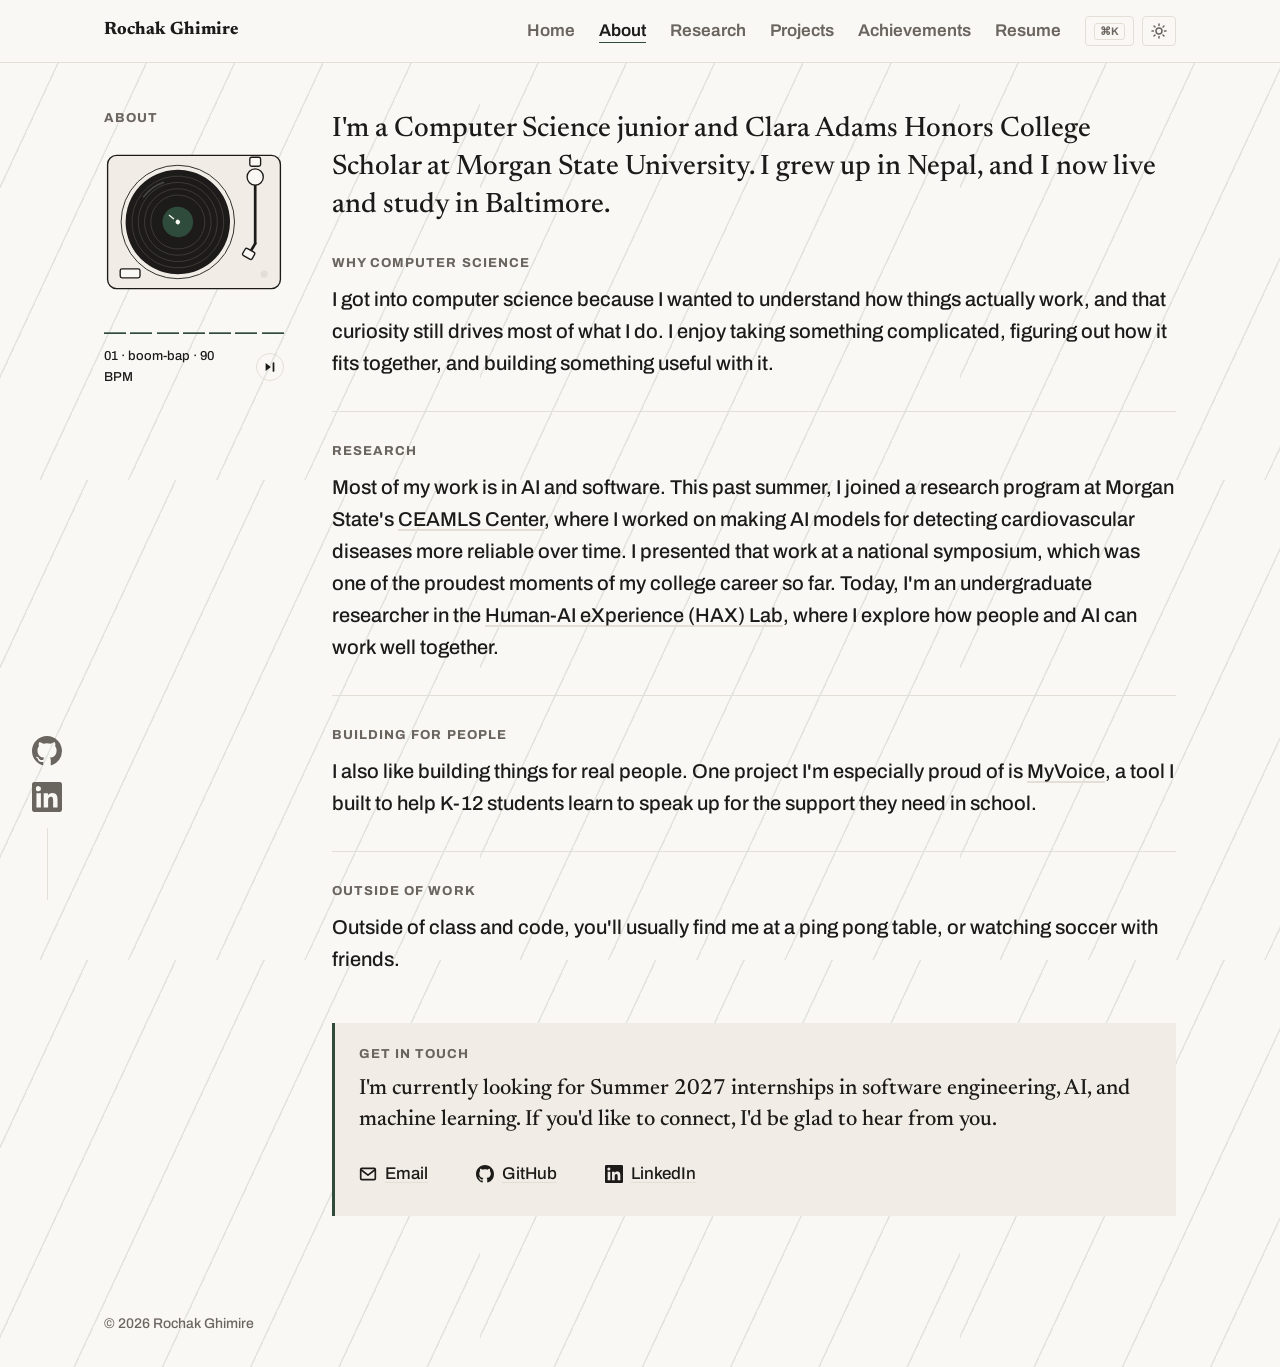
==== commit db7ee7b7: "Add Home nav link, rename CEAMLS Center, equalize achievement cards, bolder captions, table tennis 4" ====
--- a/about.html
+++ b/about.html
@@ -42,6 +42,7 @@
     <a class="nav-name" href="index.html">Rochak Ghimire</a>
     <div class="nav-right">
       <ul class="nav-links">
+        <li><a href="index.html">Home</a></li>
         <li><a href="about.html" aria-current="page">About</a></li>
         <li><a href="research.html">Research</a></li>
         <li><a href="projects.html">Projects</a></li>
@@ -110,7 +111,7 @@
 
         <section class="reveal about-block" aria-labelledby="about-research">
           <h2 id="about-research" class="editorial-label">Research</h2>
-          <p>Most of my work is in AI and software. This past summer, I joined a research program at Morgan State's <a class="link-underline" href="research.html">CEAMLS lab</a>, where I worked on making AI models for detecting cardiovascular diseases more reliable over time. I presented that work at a national symposium, which was one of the proudest moments of my college career so far. Today, I'm an undergraduate researcher in the <a class="link-underline" href="research.html">Human-AI eXperience (HAX) Lab</a>, where I explore how people and AI can work well together.</p>
+          <p>Most of my work is in AI and software. This past summer, I joined a research program at Morgan State's <a class="link-underline" href="research.html">CEAMLS Center</a>, where I worked on making AI models for detecting cardiovascular diseases more reliable over time. I presented that work at a national symposium, which was one of the proudest moments of my college career so far. Today, I'm an undergraduate researcher in the <a class="link-underline" href="research.html">Human-AI eXperience (HAX) Lab</a>, where I explore how people and AI can work well together.</p>
         </section>
 
         <section class="reveal about-block" aria-labelledby="about-building">
--- a/css/styles.css
+++ b/css/styles.css
@@ -951,8 +951,9 @@
 }
 .photo figcaption {
   padding: var(--space-3) var(--space-4);
-  font-size: 0.8125rem;
-  color: var(--ink-soft);
+  font-size: 0.9375rem;
+  font-weight: 600;
+  color: var(--ink);
   border-top: 1px solid var(--border);
   background: var(--bg-alt);
 }
@@ -1336,3 +1337,97 @@
   font-size: 0.875rem;
   color: var(--ink-soft);
 }
+
+/* ---------------------------------------------------
+   404: out of bounds
+   Just the message and a table tennis table (js/pong.js).
+   The game pieces are hidden in the HTML until the script runs.
+--------------------------------------------------- */
+.oob-tools {
+  display: flex;
+  justify-content: flex-end;
+  flex-wrap: wrap;
+  gap: var(--space-2);
+  padding: var(--space-3) var(--space-4);
+}
+.oob-tools .tool-btn:not(.theme-toggle) { padding: 0 var(--space-3); }
+.oob-tools[hidden], .oob [hidden] { display: none; }
+.oob {
+  --table-w: min(100%, 1400px, calc((100svh - 330px) * 470 / 235));
+  min-height: calc(100svh - 60px);
+  display: flex;
+  flex-direction: column;
+  justify-content: center;
+  align-items: center;
+  text-align: center;
+  padding: var(--space-2) var(--space-4) var(--space-5);
+}
+.oob > * { width: var(--table-w); min-width: min(100%, 320px); }
+.oob-code {
+  margin: 0 0 var(--space-2);
+  font-size: 0.8125rem;
+  font-weight: 625;
+  letter-spacing: 0.12em;
+  text-transform: uppercase;
+  color: var(--accent);
+}
+.oob h1 {
+  font-size: clamp(2rem, 1.4rem + 2.4vw, 3.25rem);
+  line-height: 1.1;
+  margin-bottom: var(--space-5);
+}
+.oob-noscript { margin: 0; }
+.oob-score {
+  display: flex;
+  justify-content: center;
+  align-items: baseline;
+  gap: var(--space-3);
+  margin: 0 0 var(--space-1);
+  font-family: var(--font-display);
+  font-weight: 750;
+  font-size: 2rem;
+  line-height: 1;
+  font-variant-numeric: tabular-nums;
+}
+.oob-score .sep { color: var(--ink-soft); font-weight: 400; }
+.oob-score .who {
+  position: relative;
+  font-family: var(--font-body);
+  font-size: 0.75rem;
+  font-weight: 625;
+  letter-spacing: 0.1em;
+  text-transform: uppercase;
+  color: var(--ink-soft);
+}
+/* Dot over whoever is serving */
+.oob-score .who.serving::after {
+  content: '';
+  position: absolute;
+  top: -9px;
+  left: 50%;
+  width: 6px;
+  height: 6px;
+  margin-left: -3px;
+  border-radius: 50%;
+  background: var(--accent);
+}
+.oob-table {
+  display: block;
+  aspect-ratio: 470 / 235;
+  cursor: none;
+  touch-action: none;
+}
+.oob-table:focus { outline: none; }
+.oob-table:focus-visible { outline: 2px solid var(--accent); outline-offset: 4px; }
+.oob-status {
+  margin: var(--space-2) 0 0;
+  min-height: 1.6em;
+  font-size: 0.9375rem;
+  font-weight: 600;
+  color: var(--ink-soft);
+}
+.oob-hint {
+  margin: var(--space-1) 0 0;
+  font-size: 0.8125rem;
+  color: var(--ink-soft);
+}
